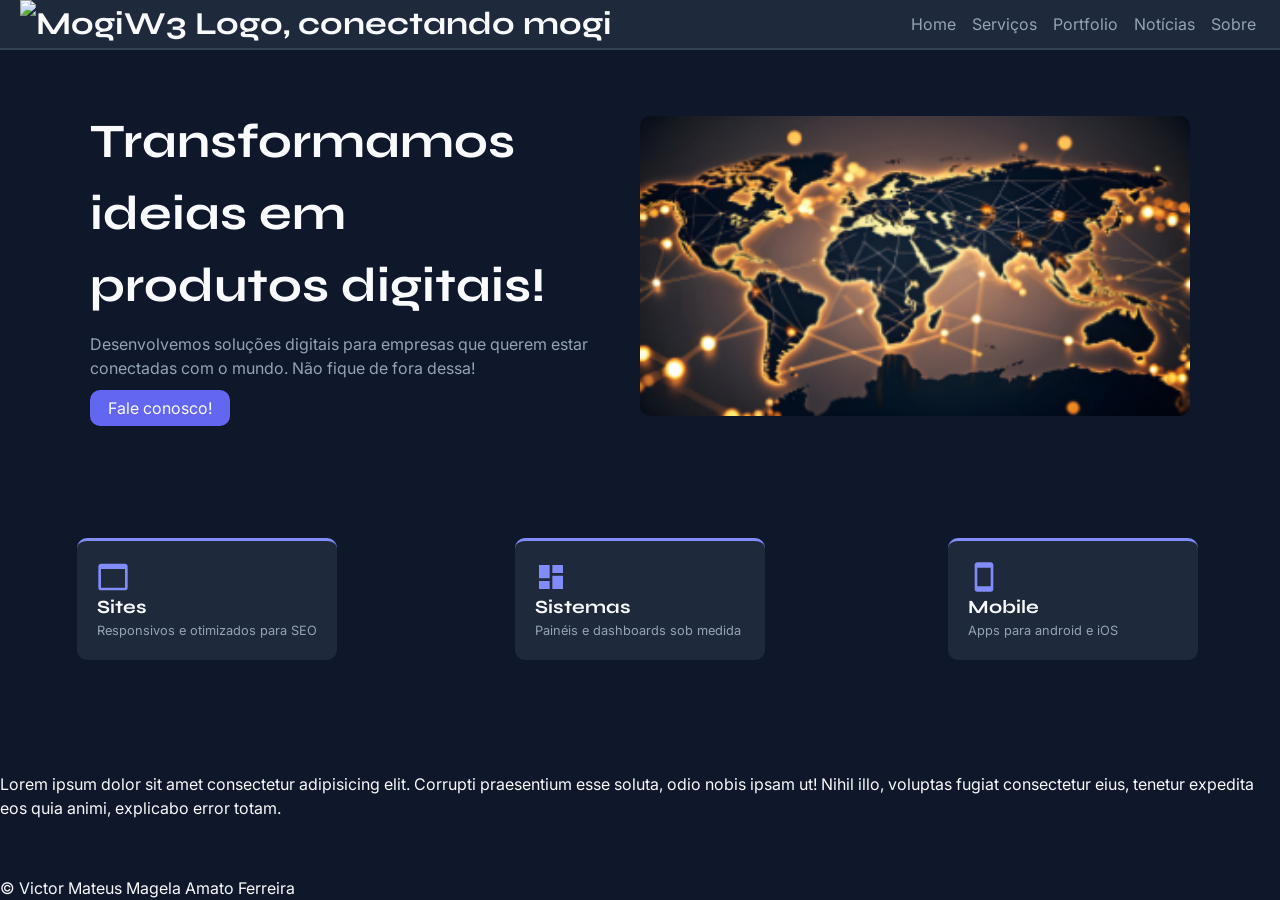
==== index.html @ 33e84897 "Implementa CSS para a área de cards da página home" ====
<!DOCTYPE html>
<html lang="pt-br">
<head>
    <meta charset="UTF-8">
    <meta name="viewport" content="width=device-width, initial-scale=1.0">
    <title>MogiW3 - Home</title>
    <link rel="stylesheet" href="./styles/style.css">
    <link rel="preconnect" href="https://fonts.googleapis.com">
    <link rel="preconnect" href="https://fonts.gstatic.com" crossorigin>
    <link href="https://fonts.googleapis.com/css2?family=Inter:ital,opsz,wght@0,14..32,100..900;1,14..32,100..900&family=Playfair+Display:ital,wght@0,400..900;1,400..900&family=Roboto:ital,wght@0,100..900;1,100..900&family=Syne:wght@400..800&display=swap" rel="stylesheet">
    <link href="https://fonts.googleapis.com/css2?family=Inter:ital,opsz,wght@0,14..32,100..900;1,14..32,100..900&family=Playfair+Display:ital,wght@0,400..900;1,400..900&family=Roboto:ital,wght@0,100..900;1,100..900&family=Syne:wght@400..800&display=swap" rel="stylesheet">
</head>
<body>
    <header>
        <h1>
            <a href="./index.html">
                <img class="logo" src="./assets/images/MogiW3.png" alt="MogiW3 Logo, conectando mogi">

            </a>

        </h1>

        <nav>
            <ul class="nav-list">
                <li><a href="./index.html" class="nav-link">Home</a></li>
                <li><a href="" class="nav-link">Serviços</a></li>
                <li><a href="" class="nav-link">Portfolio</a></li>
                <li><a href="" class="nav-link">Notícias</a></li>
                <li><a href="" class="nav-link">Sobre</a></li>

            </ul>
        </nav>
    </header>

    <main>
        <section class="main-hero">
            <div class="hero-left">
                <h2 class="hero-highlight">Transformamos ideias em produtos digitais!</h2>
                <p class="hero-text">Desenvolvemos soluções digitais para empresas que querem estar conectadas com o mundo. Não fique de fora dessa! </p>
                <a class="cont-link" href="#">Fale conosco!</a>
            </div>

            <figure class="hero-img"><img src="assets/images/mundo-conectado.png" alt></figure>

        </section>

        <section class="main-services">
            <div class="service-card">
                <svg class="service-icon" xmlns="http://www.w3.org/2000/svg" viewBox="0 0 24 24"><title>application-outline</title><path d="M21 2H3C1.9 2 1 2.9 1 4V20C1 21.1 1.9 22 3 22H21C22.1 22 23 21.1 23 20V4C23 2.9 22.1 2 21 2M21 20H3V6H21V20Z" /></svg>
                <h3>Sites</h3>
                <p>Responsivos e otimizados para SEO</p>
            </div>
        
            <div class="service-card">
                <svg class="service-icon" xmlns="http://www.w3.org/2000/svg" viewBox="0 0 24 24"><title>view-dashboard</title><path d="M13,3V9H21V3M13,21H21V11H13M3,21H11V15H3M3,13H11V3H3V13Z" /></svg>
                <h3>Sistemas</h3>
                <p>Painéis e dashboards sob medida</p>
            </div>
        
            <div class="service-card">
                <svg class="service-icon" xmlns="http://www.w3.org/2000/svg" viewBox="0 0 24 24"><title>cellphone</title><path d="M17,19H7V5H17M17,1H7C5.89,1 5,1.89 5,3V21A2,2 0 0,0 7,23H17A2,2 0 0,0 19,21V3C19,1.89 18.1,1 17,1Z" /></svg>
                <h3>Mobile</h3>
                <p>Apps para android e iOS</p>
            </div>
        
        </section>

        <section class="main-cta">Lorem ipsum dolor sit amet consectetur adipisicing elit. Corrupti praesentium esse soluta, odio nobis ipsam ut! Nihil illo, voluptas fugiat consectetur eius, tenetur expedita eos quia animi, explicabo error totam.</section>
    </main>

    <footer>
        <p>&copy; Victor Mateus Magela Amato Ferreira</p>
    </footer>
    
</body>
</html>
---- styles/style.css ----
/*Reset de CSS por Josh Comeau*/
/* 1. Use a more-intuitive box-sizing model */
*, *::before, *::after {
  box-sizing: border-box;
}

/* 2. Remove default margin */
*:not(dialog) {
  margin: 0;
}

/* 3. Enable keyword animations */
@media (prefers-reduced-motion: no-preference) {
  html {
    interpolate-size: allow-keywords;
  }
}

body {
  /* 4. Increase line-height */
  line-height: 1.5;
  /* 5. Improve text rendering */
  -webkit-font-smoothing: antialiased;
}

/* 6. Improve media defaults */
img, picture, video, canvas, svg {
  display: block;
  max-width: 100%;
}

/* 7. Inherit fonts for form controls */
input, button, textarea, select {
  font: inherit;
}

/* 8. Avoid text overflows */
p, h1, h2, h3, h4, h5, h6 {
  overflow-wrap: break-word;
}

/* 9. Improve line wrapping */
p {
  text-wrap: pretty;
}
h1, h2, h3, h4, h5, h6 {
  text-wrap: balance;
}

/*
  10. Create a root stacking context
*/
#root, #__next {
  isolation: isolate;
}

/*Reset de CSS próprio*/
* {
    margin: 0;
    padding: 0;
}

ul {
    list-style-type: none;
}

a {
    text-decoration: none;
    color: inherit;
}


/*Variáveis CSS*/
:root {
    /*Paleta de Cores*/
    --background-color: oklch(20.8% 0.040 265.8);
    --surfaces-color: oklch(27.9% 0.037 260.0);
    --borders-color: oklch(37.2% 0.039 257.3);
    --primary-color: oklch(58.5% 0.204 277.1);
    --primary-accent-color: oklch(68.0% 0.158 276.9);
    --primary-text-color: oklch(98.4% 0.003 247.9);
    --secondary-text-color: oklch(71.1% 0.035 256.8);

    /*Tamanhos de fontes*/
    --xtra-large: 3rem;
    --large: 2rem;
    --medium: 1rem;
    --small: 0.8rem;
}

/*Fontes*/
body {
    font-family: "Inter", sans-serif;
}

h1, h2, h3 {
    font-family: "Syne", sans-serif;
}

/*Estilização CSS*/
body {
    background-color: var(--background-color);
    color: var(--primary-text-color);

    min-height: 100vh;
    display: grid;
    grid-template-rows: auto 1fr auto;
    gap: 20px;
}

header {
    background-color: var(--surfaces-color);

    display: flex;
    justify-content: space-between;
    align-items: center;

    border-bottom: 2px solid var(--borders-color);

    padding: 0 20px;
}

.nav-list {
    color: var(--secondary-text-color);

    display: flex;
    gap: 8px;
}

.nav-link {
    padding: 2px 4px;
    border-radius: 8px;

    transition: background-color 250ms ease;
}

.nav-link:hover {
    background-color: var(--primary-color);
}

main {
    display: flex;
    flex-direction: column;
    justify-content: space-around;
    gap: 40px;
}

.main-hero {
    display: flex;
    justify-content: center;
    align-items: center;
    flex-wrap: wrap;
    row-gap: 20px;
}

.hero-left {
    max-width: 550px;
    display: flex;
    flex-direction: column;
    align-items: start;
    gap: 10px;
}

.hero-highlight {
    font-size: var(--xtra-large);
}

.hero-text {
    color: var(--secondary-text-color);
    font-size: var(--medium);
}

.cont-link {
    background-color: var(--primary-color);

    padding: 6px 18px;

    border: none;
    border-radius: 10px;
}

.cont-link:hover {
    background-color: var(--primary-accent-color);
}

.hero-img img{
    height: 300px;
    width: 550px;

    border-radius: 10px;
}

.main-services {
    display: grid;
    grid-template-columns: repeat(auto-fit, minmax(250px, 1fr));
    align-items: center;
    justify-items: center;
    gap: 20px;
}

.service-card {
    min-width: 250px;
    background-color: var(--surfaces-color);

    padding: 20px;
    border-top: 3px solid var(--primary-accent-color);
    border-radius: 10px;

    transition: 
        transform 250ms ease,
        box-shadow 250ms ease;
}

.service-card:hover {
    transform: translateY(-5px);
    box-shadow: 
        0 -6px 12px var(--primary-accent-color),
        0 -10px 17px var(--primary-color);
}

.service-icon {
    height: var(--large);
    width: var(--large);

    fill: var(--primary-accent-color);
}

.service-card>p {
    font-size: var(--small);

    color: var(--secondary-text-color);
}
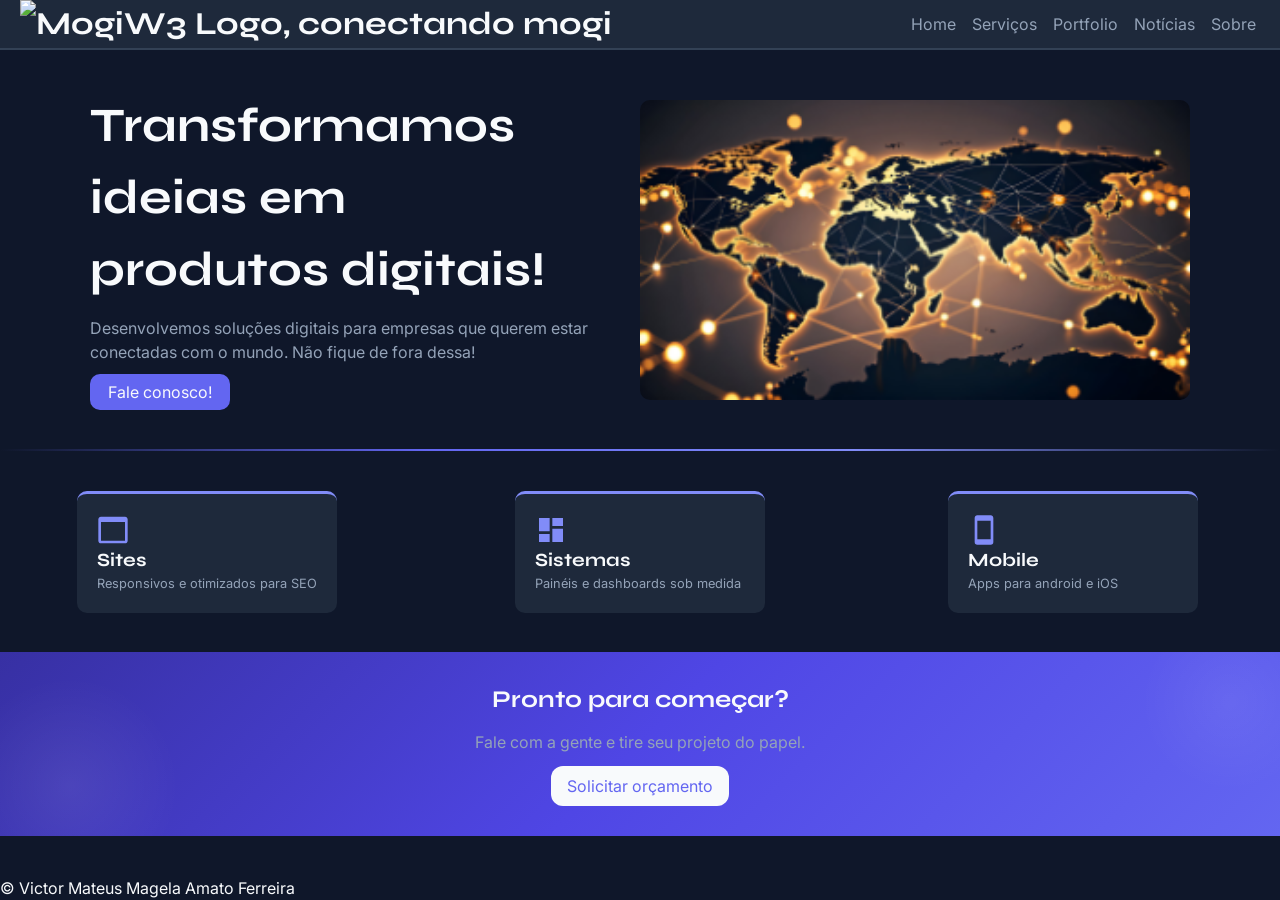
==== commit a530431f: "Implementa CSS para a seção cta" ====
--- a/index.html
+++ b/index.html
@@ -44,6 +44,8 @@
 
         </section>
 
+        <div class="divider"></div>
+
         <section class="main-services">
             <div class="service-card">
                 <svg class="service-icon" xmlns="http://www.w3.org/2000/svg" viewBox="0 0 24 24"><title>application-outline</title><path d="M21 2H3C1.9 2 1 2.9 1 4V20C1 21.1 1.9 22 3 22H21C22.1 22 23 21.1 23 20V4C23 2.9 22.1 2 21 2M21 20H3V6H21V20Z" /></svg>
@@ -65,7 +67,11 @@
         
         </section>
 
-        <section class="main-cta">Lorem ipsum dolor sit amet consectetur adipisicing elit. Corrupti praesentium esse soluta, odio nobis ipsam ut! Nihil illo, voluptas fugiat consectetur eius, tenetur expedita eos quia animi, explicabo error totam.</section>
+        <section class="main-cta">
+            <h2>Pronto para começar?</h2>
+            <p>Fale com a gente e tire seu projeto do papel.</p>
+            <a href="#">Solicitar orçamento</a>
+        </section>
     </main>
 
     <footer>
--- a/styles/style.css
+++ b/styles/style.css
@@ -142,7 +142,6 @@
     display: flex;
     flex-direction: column;
     justify-content: space-around;
-    gap: 40px;
 }
 
 .main-hero {
@@ -188,6 +187,12 @@
     width: 550px;
 
     border-radius: 10px;
+}
+
+.divider {
+    height: 2px;
+    background: linear-gradient(90deg, transparent, var(--primary-color), var(--primary-accent-color), transparent);
+    border-radius: 2px;
 }
 
 .main-services {
@@ -231,4 +236,56 @@
     color: var(--secondary-text-color);
 }
 
-
+.main-cta {
+    display: flex;
+    flex-direction: column;
+    align-items: center;
+    gap: 12px;
+
+    background: linear-gradient(135deg, #3730a3 0%, #4f46e5 50%, #6366F1 100%);
+    position: relative;
+    overflow: hidden;
+
+    padding: 30px 28px;
+}
+
+.main-cta::before {
+    content: '';
+    position: absolute;
+    top: -40px;
+    right: -40px;
+    width: 180px;
+    height: 180px;
+    border-radius: 50%;
+    background: radial-gradient(circle, rgba(255,255,255,0.06) 0%, transparent 70%);
+    pointer-events: none;
+}
+
+.main-cta::after {
+  content: '';
+  position: absolute;
+  bottom: -60px;
+  left: -40px;
+  width: 220px;
+  height: 220px;
+  border-radius: 50%;
+  background: radial-gradient(circle, rgba(255,255,255,0.07) 0%, transparent 70%);
+  pointer-events: none;
+}
+
+.main-cta>p {
+    color: var(--secondary-text-color);
+    font-size: var(--medium);
+}
+
+.main-cta>a {
+    padding: 8px 16px;
+
+    border-radius: 12px;
+    
+    background-color: var(--primary-text-color);
+    color: var(--primary-color);
+}
+
+
+
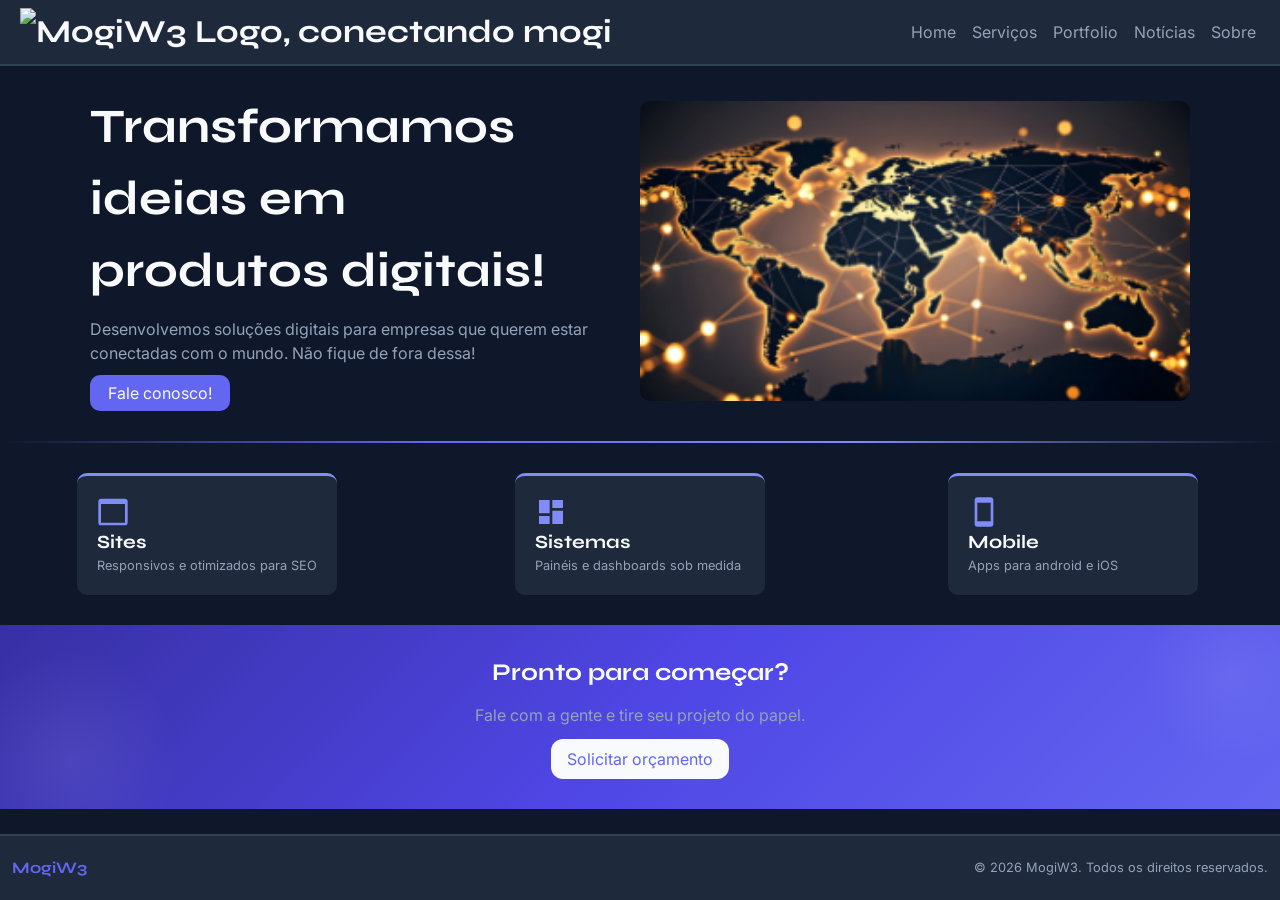
==== commit f67f18a8: "Implementa CSS para o footer" ====
--- a/index.html
+++ b/index.html
@@ -75,7 +75,8 @@
     </main>
 
     <footer>
-        <p>&copy; Victor Mateus Magela Amato Ferreira</p>
+        <h1>MogiW3</h1>
+        <p>&copy; 2026 MogiW3. Todos os direitos reservados.</p>
     </footer>
     
 </body>
--- a/styles/style.css
+++ b/styles/style.css
@@ -117,7 +117,7 @@
 
     border-bottom: 2px solid var(--borders-color);
 
-    padding: 0 20px;
+    padding: 8px 20px;
 }
 
 .nav-list {
@@ -142,6 +142,7 @@
     display: flex;
     flex-direction: column;
     justify-content: space-around;
+    gap: 20px;
 }
 
 .main-hero {
@@ -287,5 +288,25 @@
     color: var(--primary-color);
 }
 
-
-
+footer {
+    background-color: var(--surfaces-color);
+
+    display: flex;
+    justify-content: space-between;
+    align-items: center;
+
+    border-top: 2px solid var(--borders-color);
+    
+    padding: 20px 12px;
+}
+
+footer>h1 {
+    color: var(--primary-color);
+    font-size: var(--medium);
+}
+
+footer>p {
+    color: var(--secondary-text-color);
+    font-size: var(--small);
+}
+
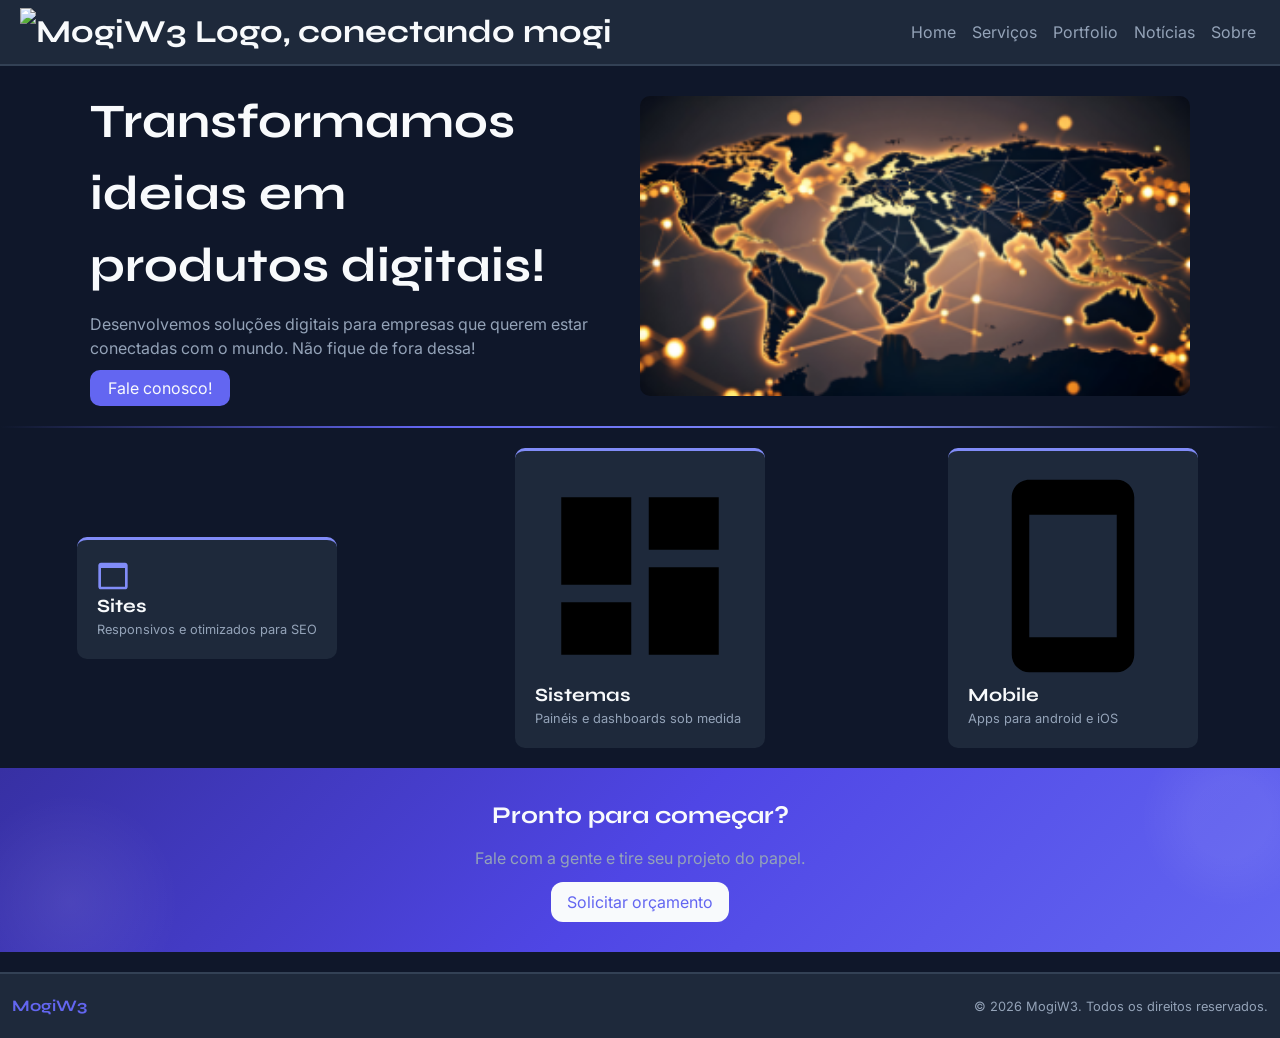
==== commit 59799dfe: "Cria estrutura e layout da página serviços" ====
--- a/index.html
+++ b/index.html
@@ -32,7 +32,7 @@
         </nav>
     </header>
 
-    <main>
+    <main class="home">
         <section class="main-hero">
             <div class="hero-left">
                 <h2 class="hero-highlight">Transformamos ideias em produtos digitais!</h2>
@@ -48,7 +48,7 @@
 
         <section class="main-services">
             <div class="service-card">
-                <svg class="service-icon" xmlns="http://www.w3.org/2000/svg" viewBox="0 0 24 24"><title>application-outline</title><path d="M21 2H3C1.9 2 1 2.9 1 4V20C1 21.1 1.9 22 3 22H21C22.1 22 23 21.1 23 20V4C23 2.9 22.1 2 21 2M21 20H3V6H21V20Z" /></svg>
+                <svg class="icon" xmlns="http://www.w3.org/2000/svg" viewBox="0 0 24 24"><title>application-outline</title><path d="M21 2H3C1.9 2 1 2.9 1 4V20C1 21.1 1.9 22 3 22H21C22.1 22 23 21.1 23 20V4C23 2.9 22.1 2 21 2M21 20H3V6H21V20Z" /></svg>
                 <h3>Sites</h3>
                 <p>Responsivos e otimizados para SEO</p>
             </div>
--- a/styles/style.css
+++ b/styles/style.css
@@ -138,7 +138,7 @@
     background-color: var(--primary-color);
 }
 
-main {
+.home {
     display: flex;
     flex-direction: column;
     justify-content: space-around;
@@ -224,7 +224,7 @@
         0 -10px 17px var(--primary-color);
 }
 
-.service-icon {
+.icon {
     height: var(--large);
     width: var(--large);
 
@@ -258,7 +258,7 @@
     width: 180px;
     height: 180px;
     border-radius: 50%;
-    background: radial-gradient(circle, rgba(255,255,255,0.06) 0%, transparent 70%);
+    background: radial-gradient(circle, rgba(255,255,255,0.06) 30%, transparent 70%);
     pointer-events: none;
 }
 
@@ -310,3 +310,8 @@
     font-size: var(--small);
 }
 
+.services {
+    display: grid;
+    grid-template-columns: 1fr 1fr;
+    grid-template-rows: auto 1fr;
+}
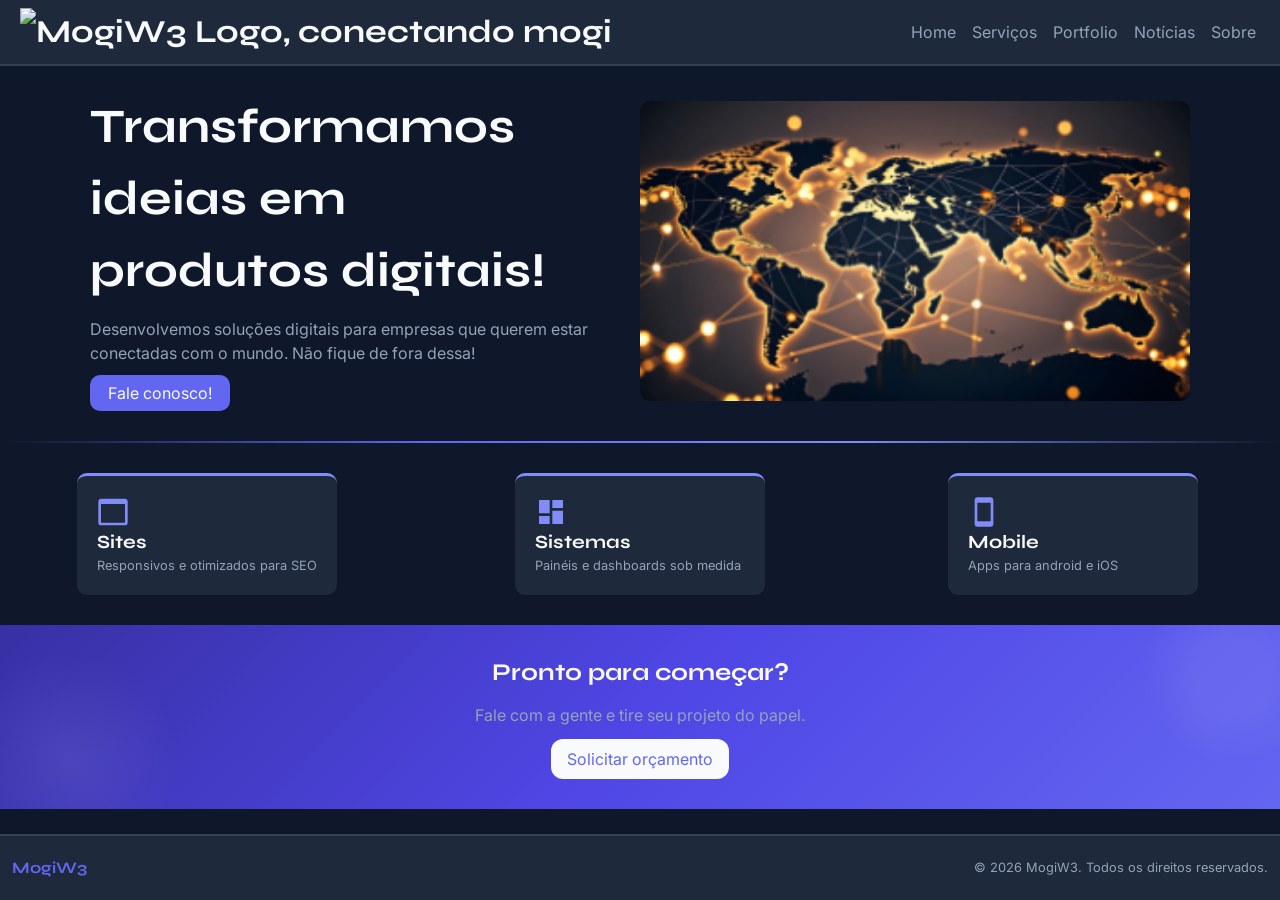
==== commit 75eb70cf: "Começa a implementação da página de serviços" ====
--- a/index.html
+++ b/index.html
@@ -23,7 +23,7 @@
         <nav>
             <ul class="nav-list">
                 <li><a href="./index.html" class="nav-link">Home</a></li>
-                <li><a href="" class="nav-link">Serviços</a></li>
+                <li><a href="./services.html" class="nav-link">Serviços</a></li>
                 <li><a href="" class="nav-link">Portfolio</a></li>
                 <li><a href="" class="nav-link">Notícias</a></li>
                 <li><a href="" class="nav-link">Sobre</a></li>
@@ -54,13 +54,13 @@
             </div>
         
             <div class="service-card">
-                <svg class="service-icon" xmlns="http://www.w3.org/2000/svg" viewBox="0 0 24 24"><title>view-dashboard</title><path d="M13,3V9H21V3M13,21H21V11H13M3,21H11V15H3M3,13H11V3H3V13Z" /></svg>
+                <svg class="icon" xmlns="http://www.w3.org/2000/svg" viewBox="0 0 24 24"><title>view-dashboard</title><path d="M13,3V9H21V3M13,21H21V11H13M3,21H11V15H3M3,13H11V3H3V13Z" /></svg>
                 <h3>Sistemas</h3>
                 <p>Painéis e dashboards sob medida</p>
             </div>
         
             <div class="service-card">
-                <svg class="service-icon" xmlns="http://www.w3.org/2000/svg" viewBox="0 0 24 24"><title>cellphone</title><path d="M17,19H7V5H17M17,1H7C5.89,1 5,1.89 5,3V21A2,2 0 0,0 7,23H17A2,2 0 0,0 19,21V3C19,1.89 18.1,1 17,1Z" /></svg>
+                <svg class="icon" xmlns="http://www.w3.org/2000/svg" viewBox="0 0 24 24"><title>cellphone</title><path d="M17,19H7V5H17M17,1H7C5.89,1 5,1.89 5,3V21A2,2 0 0,0 7,23H17A2,2 0 0,0 19,21V3C19,1.89 18.1,1 17,1Z" /></svg>
                 <h3>Mobile</h3>
                 <p>Apps para android e iOS</p>
             </div>
--- a/styles/style.css
+++ b/styles/style.css
@@ -314,4 +314,39 @@
     display: grid;
     grid-template-columns: 1fr 1fr;
     grid-template-rows: auto 1fr;
-}
+    place-items: center;
+    row-gap: 20px;
+}
+
+.main-title {
+    grid-area: 1 / 1 / span 1 / span 1;
+
+    font-size: var(--large);
+}
+
+.display-btns {
+    grid-area: 1 / 2 / span 1 / span 1;
+}
+
+.display-btns button {
+    background-color: var(--surfaces-color);
+
+    border: 1px solid var(--borders-color);
+    border-radius: 2px;
+    padding: 4px;
+
+    cursor: pointer;
+}
+
+.service-container{
+    grid-area: 2 / 1 / span 1 / span 2;
+}
+
+.cards {
+    width: min(100%, 1200px);
+
+    display: grid;
+    grid-template-columns: repeat(auto-fit, minmax(250px, 1fr));
+    place-items: center;
+    gap: 20px;
+}
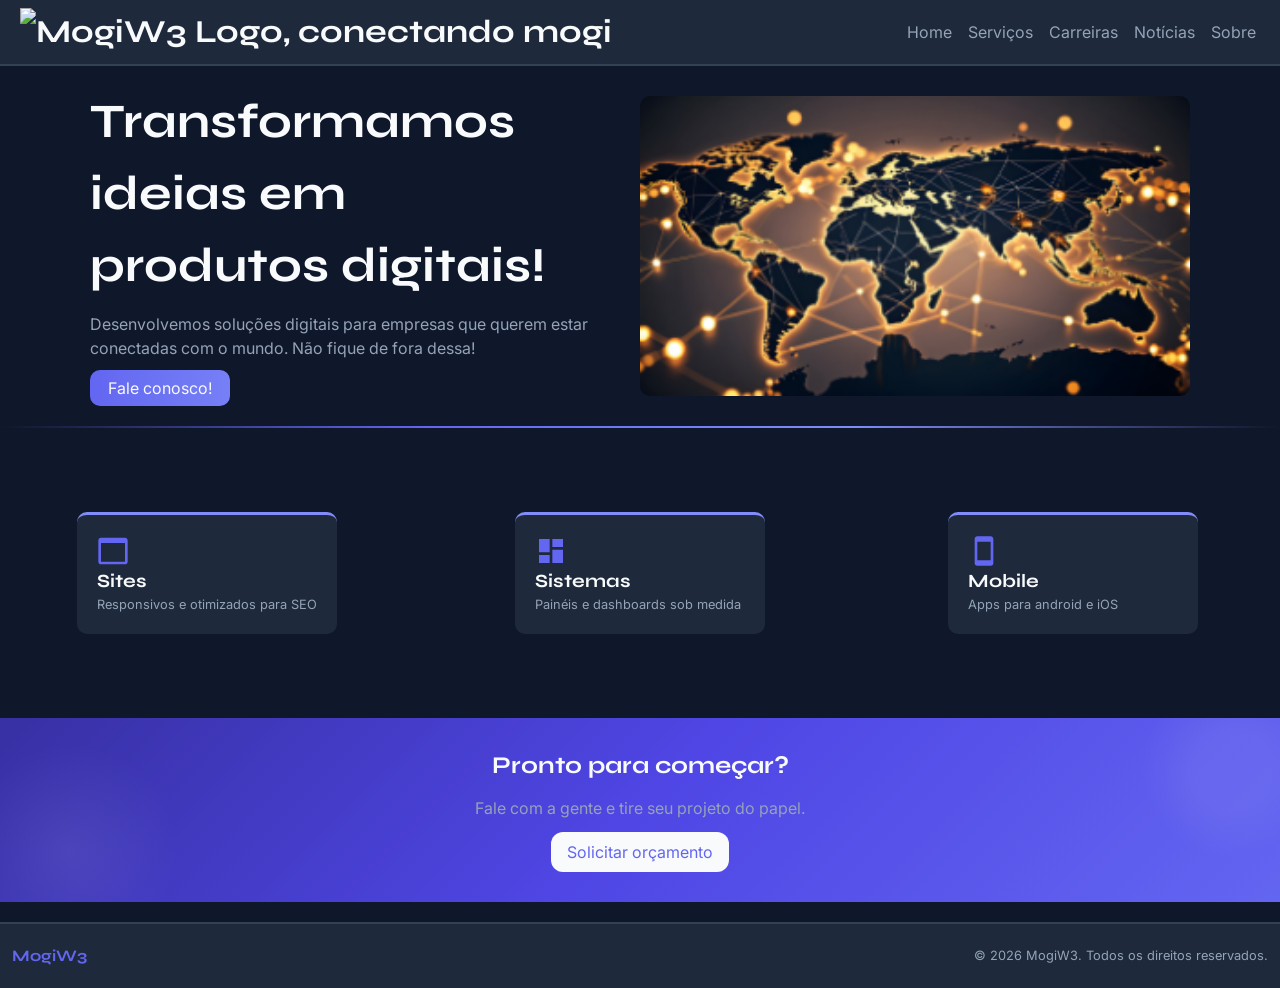
==== commit aa7b2da7: "Atualiza o plano do projeto no README, e o menu de navegação nas páginas. A terceira página será sob" ====
--- a/index.html
+++ b/index.html
@@ -24,9 +24,9 @@
             <ul class="nav-list">
                 <li><a href="./index.html" class="nav-link">Home</a></li>
                 <li><a href="./services.html" class="nav-link">Serviços</a></li>
-                <li><a href="" class="nav-link">Portfolio</a></li>
-                <li><a href="" class="nav-link">Notícias</a></li>
-                <li><a href="" class="nav-link">Sobre</a></li>
+                <li><a href="./career.html" class="nav-link">Carreiras</a></li>
+                <li><a href="./blog.html" class="nav-link">Notícias</a></li>
+                <li><a href="./about.html" class="nav-link">Sobre</a></li>
 
             </ul>
         </nav>
@@ -71,12 +71,14 @@
             <h2>Pronto para começar?</h2>
             <p>Fale com a gente e tire seu projeto do papel.</p>
             <a href="#">Solicitar orçamento</a>
+
         </section>
     </main>
 
     <footer>
         <h1>MogiW3</h1>
         <p>&copy; 2026 MogiW3. Todos os direitos reservados.</p>
+        
     </footer>
     
 </body>
--- a/styles/style.css
+++ b/styles/style.css
@@ -171,16 +171,30 @@
 }
 
 .cont-link {
-    background-color: var(--primary-color);
+    background: linear-gradient(270deg, var(--primary-color), var(--primary-accent-color), var(--primary-color));
+    background-size: 300% 300%;
+    animation: gradmove 4s ease infinite;
 
     padding: 6px 18px;
 
     border: none;
     border-radius: 10px;
-}
-
-.cont-link:hover {
-    background-color: var(--primary-accent-color);
+
+    cursor: pointer;
+}
+
+@keyframes gradmove {
+    0% {
+        background-position: 0% 50%;
+    }
+
+    50% {
+        background-position: 100% 50%;
+    }
+
+    100% {
+        background-position: 0% 50%;
+    }
 }
 
 .hero-img img{
@@ -199,6 +213,7 @@
 .main-services {
     display: grid;
     grid-template-columns: repeat(auto-fit, minmax(250px, 1fr));
+    grid-auto-rows: minmax(250px, 100%);
     align-items: center;
     justify-items: center;
     gap: 20px;
@@ -206,6 +221,7 @@
 
 .service-card {
     min-width: 250px;
+    height: min(100%, fit-content);
     background-color: var(--surfaces-color);
 
     padding: 20px;
@@ -228,10 +244,15 @@
     height: var(--large);
     width: var(--large);
 
-    fill: var(--primary-accent-color);
-}
-
-.service-card>p {
+    fill: currentColor;
+}
+
+.service-card .icon {
+    color: var(--primary-color);
+}
+
+.service-card>p,
+.wrapper>p {
     font-size: var(--small);
 
     color: var(--secondary-text-color);
@@ -314,7 +335,7 @@
     display: grid;
     grid-template-columns: 1fr 1fr;
     grid-template-rows: auto 1fr;
-    place-items: center;
+    justify-items: center;
     row-gap: 20px;
 }
 
@@ -330,6 +351,7 @@
 
 .display-btns button {
     background-color: var(--surfaces-color);
+    color: var(--primary-color);
 
     border: 1px solid var(--borders-color);
     border-radius: 2px;
@@ -338,8 +360,9 @@
     cursor: pointer;
 }
 
-.service-container{
+.service-container {
     grid-area: 2 / 1 / span 1 / span 2;
+    align-self: start;
 }
 
 .cards {
@@ -347,6 +370,30 @@
 
     display: grid;
     grid-template-columns: repeat(auto-fit, minmax(250px, 1fr));
-    place-items: center;
     gap: 20px;
 }
+
+.list {
+    width: 100%;
+}
+
+.service-item {
+    background-color: var(--surfaces-color);
+    border-top: 3px solid var(--primary-accent-color);
+
+    display: flex;
+    flex-wrap: wrap;
+    gap: 8px;
+    justify-content: space-around;
+
+    padding: 20px;
+}
+
+.display-btns .active {
+    background: oklch(65% 0.18 260 / 0.15);
+    border-color: var(--primary-accent-color);
+    color: oklch(65.5% 0.250 277.1);
+
+    box-shadow: inset 0 2px 6px rgba(0,0,0,0.4);
+    transform: translateY(1px);
+}
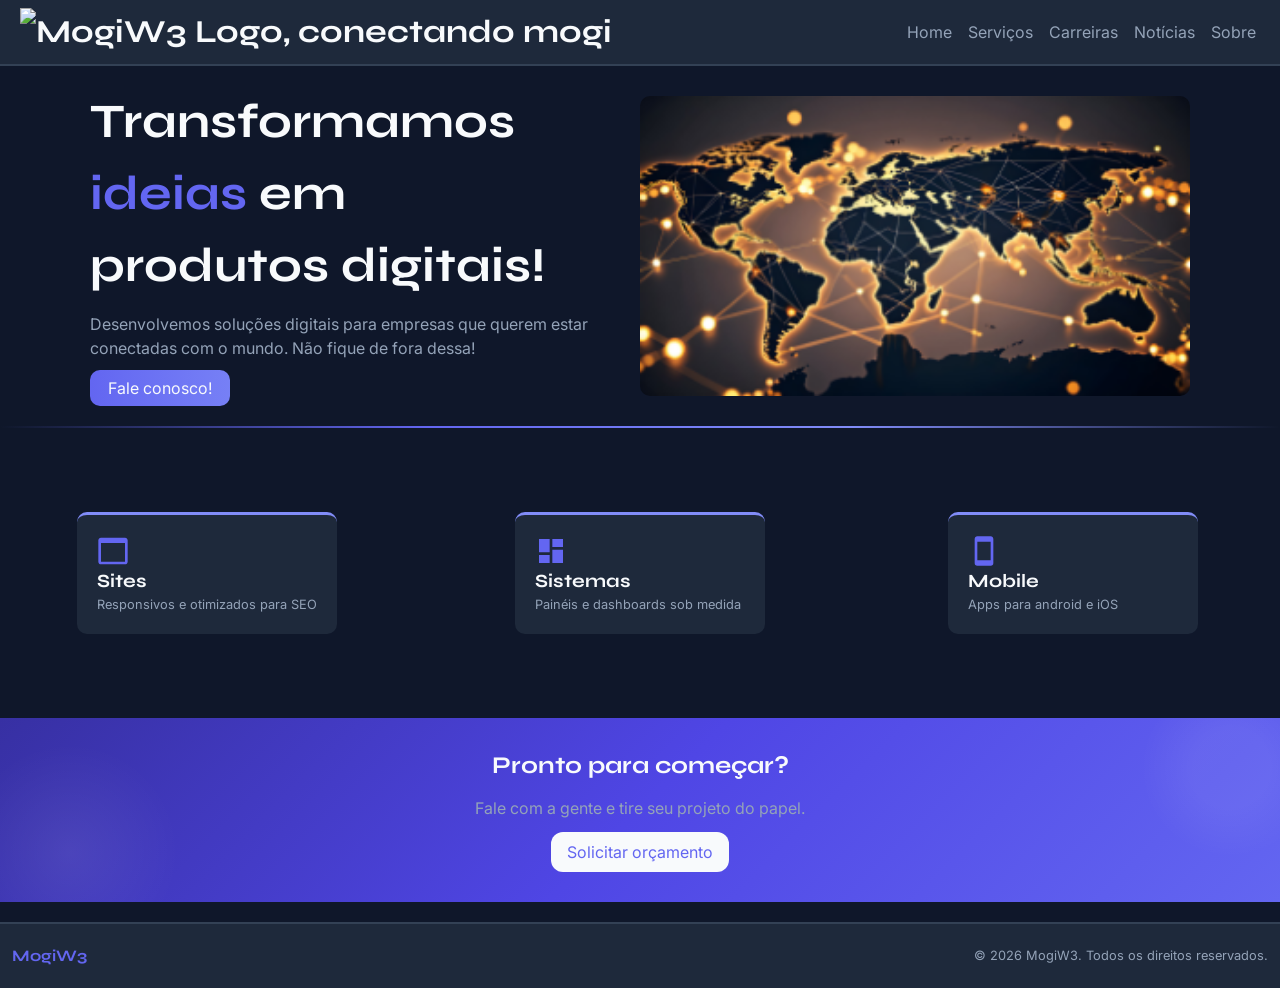
==== commit 70280caa: "Adiciona palavra em destaque para algumas seções das páginas" ====
--- a/index.html
+++ b/index.html
@@ -35,7 +35,7 @@
     <main class="home">
         <section class="main-hero">
             <div class="hero-left">
-                <h2 class="hero-highlight">Transformamos ideias em produtos digitais!</h2>
+                <h2 class="hero-highlight">Transformamos <span class="highlight-word">ideias</span> em produtos digitais!</h2>
                 <p class="hero-text">Desenvolvemos soluções digitais para empresas que querem estar conectadas com o mundo. Não fique de fora dessa! </p>
                 <a class="cont-link" href="#">Fale conosco!</a>
             </div>
@@ -78,7 +78,7 @@
     <footer>
         <h1>MogiW3</h1>
         <p>&copy; 2026 MogiW3. Todos os direitos reservados.</p>
-        
+
     </footer>
     
 </body>
--- a/styles/style.css
+++ b/styles/style.css
@@ -165,6 +165,10 @@
     font-size: var(--xtra-large);
 }
 
+.highlight-word {
+    color: var(--primary-color);
+}
+
 .hero-text {
     color: var(--secondary-text-color);
     font-size: var(--medium);
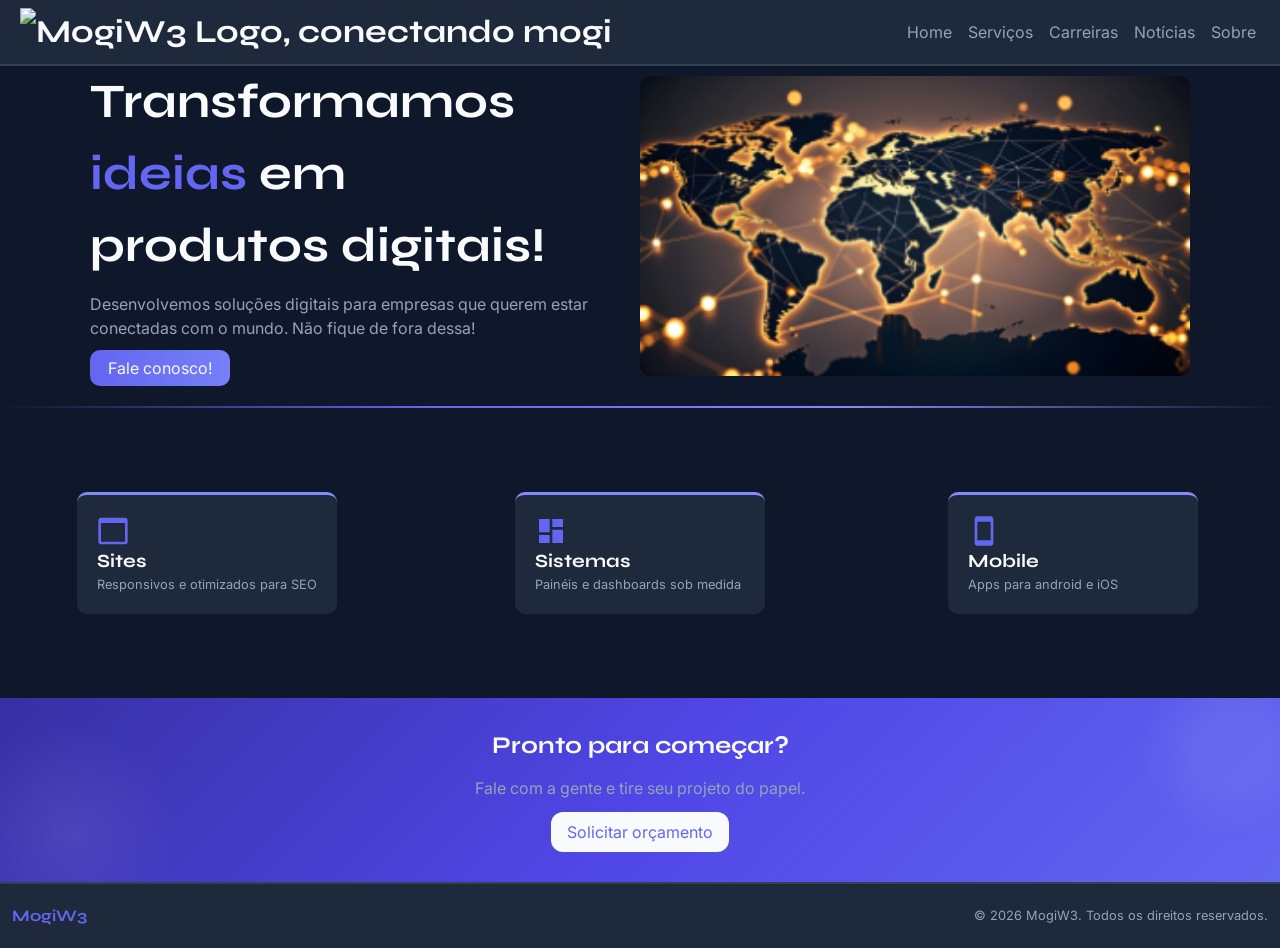
==== commit e3e63a7e: "Adiciona um comentário com nome do desenvolvedor" ====
--- a/index.html
+++ b/index.html
@@ -1,3 +1,5 @@
+<!-- Victor Mateus Magela Amato Ferreira -->
+
 <!DOCTYPE html>
 <html lang="pt-br">
 <head>
--- a/styles/style.css
+++ b/styles/style.css
@@ -1,3 +1,5 @@
+/* Victor Mateus Magela Amato Ferreira */
+
 /*Reset de CSS por Josh Comeau*/
 /* 1. Use a more-intuitive box-sizing model */
 *, *::before, *::after {
@@ -67,6 +69,10 @@
 a {
     text-decoration: none;
     color: inherit;
+}
+
+button {
+    cursor: pointer;
 }
 
 
@@ -105,7 +111,6 @@
     min-height: 100vh;
     display: grid;
     grid-template-rows: auto 1fr auto;
-    gap: 20px;
 }
 
 header {
@@ -174,7 +179,8 @@
     font-size: var(--medium);
 }
 
-.cont-link {
+.cont-link,
+.article-link {
     background: linear-gradient(270deg, var(--primary-color), var(--primary-accent-color), var(--primary-color));
     background-size: 300% 300%;
     animation: gradmove 4s ease infinite;
@@ -340,7 +346,9 @@
     grid-template-columns: 1fr 1fr;
     grid-template-rows: auto 1fr;
     justify-items: center;
-    row-gap: 20px;
+    row-gap: 24px;
+
+    padding: 20px 0;
 }
 
 .main-title {
@@ -401,3 +409,525 @@
     box-shadow: inset 0 2px 6px rgba(0,0,0,0.4);
     transform: translateY(1px);
 }
+
+.career {
+    display: flex;
+    justify-content: center;
+
+    .career-title {
+        font-size: var(--xtra-large);
+    }
+
+    .career-text {
+        font-size: var(--medium);
+        color: var(--secondary-text-color);
+        max-width: 55ch;
+    }
+
+    .career-btn {
+        position: relative;
+        font-size: var(--large);
+
+        margin-top: 2rem;
+        padding: 12px 24px;
+
+        border: none;
+        border-radius: 10px;
+        outline: none;
+
+        background-color: transparent;
+        color: var(--secondary-text-color);
+
+        cursor: pointer;
+        overflow: hidden;
+        z-index: 0;
+
+        box-shadow: 
+            0 0 10px oklch(58.5% 0.204 277.1 / 0.3),
+            0 0 20px oklch(62.7% 0.233 303.9 / 0.4),
+            0 0 40px oklch(68.0% 0.158 276.9 / 0.2);
+
+        transition: box-shadow 300ms ease-in-out, transform 300ms ease;
+
+        &:hover {
+            transform: translateY(-2px);
+            box-shadow: 
+                0 0 15px oklch(58.5% 0.204 277.1 / 0.5),
+                0 0 30px oklch(62.7% 0.233 303.9 / 0.5),
+                0 0 60px oklch(68.0% 0.158 276.9 / 0.3);
+        }
+
+        &::before {
+            content: "";
+            position: absolute;
+            width: 250%;
+            aspect-ratio: 1 / 1;
+            background: conic-gradient(
+                from 0deg,
+                var(--primary-color),
+                var(--primary-accent-color),
+                oklch(62.7% 0.233 303.9),
+                var(--primary-color)
+            );
+            z-index: -2;
+            animation: spin 4s linear infinite;
+        }
+    
+        &::after {
+            content: "";
+            position: absolute;
+            inset: 3px;
+            border-radius: inherit;
+            background-color: var(--background-color);
+            z-index: -1;
+        }
+    }
+
+}
+
+@keyframes spin {
+    0% {
+        transform: translate(-50%, -50%) rotate(0deg);
+    }
+    100% {
+        transform: translate(-50%, -50%) rotate(360deg);
+    }
+}
+
+.form-dialog {
+    margin: auto;
+    background-color: var(--surfaces-color);
+    border: 2px solid var(--borders-color);
+    border-radius: 10px;
+    outline: none;
+    
+    &::backdrop {
+        background-color: oklch(0 0 0 / 0.1);
+        backdrop-filter: blur(3px);
+    }
+
+    &:focus {
+        outline: none;
+        border: 3px solid var(--primary-accent-color)
+    }
+
+    .close-btn {
+        display: block;
+        margin-left: auto;
+
+        background-color: transparent;
+        border: none;
+        color: var(--primary-color);
+
+        &:focus {
+            outline: none;
+            border: 2px solid var(--primary-accent-color);
+        }
+    }
+
+    .dialog-content {
+        display: grid;
+        grid-template-rows: auto 1fr;
+
+        padding: 0 2rem 2rem 2rem;
+    }
+
+    .dialog-heading {
+        font-size: var(--large);
+        color: var(--primary-text-color);
+    }
+
+    .form {
+        display: flex;
+        flex-direction: column;
+        gap: 8px;
+    }
+
+    .form-entry {
+        display: flex;
+        flex-direction: column;
+    }
+
+    .form-entry label {
+        font-size: var(--small);
+        color: var(--secondary-text-color);
+    }
+
+    .form-entry input {
+        font-weight: bold;
+
+        padding: 0.5rem;
+
+        &:focus {
+        outline: none;
+        border: 3px solid var(--primary-accent-color)
+        }
+    }
+
+    .form button {
+        background-color: var(--primary-color);
+        color: var(--primary-text-color);
+        font-size: var(--large);
+
+        padding: 0.5rem 1rem;
+
+        border: none;
+        border-radius: 10px;
+
+        transition: background-color 300ms ease;
+
+        &:focus {
+            outline: none;
+            border: 3px solid var(--primary-accent-color);
+        }
+
+        &:hover,
+        &:active {
+            background-color: var(--primary-accent-color);
+        } 
+    }
+}
+
+.notification {
+    position: absolute;
+    top: 24px;
+    left: 50%;
+    transform: translateX(-150%);
+
+    border: none;
+    border-radius: 10px;
+
+    opacity: 0;
+    background-color: oklch(68% 0.158 276.9 / 0.8);
+    color: var(--primary-text-color);
+
+    font-size: var(--medium);
+
+    max-width: 50ch;
+    padding: 1em 1.5em;
+
+    transition: 
+        opacity 300ms ease,
+        transform 300ms ease;
+}
+
+.visible {
+    opacity: 1;
+    transform: translateX(-50%);
+}
+
+.blog {
+    display: grid;
+    grid-template-rows: repeat(5, auto);
+    gap: 24px;
+
+    padding: 20px;
+
+    .blog-title {
+        grid-row: 1 / span 1;
+
+        font-size: var(--xtra-large);
+    }
+
+    .divider {
+        grid-row: 3 / span 1;
+    }
+
+    .blog-text {
+        grid-row: 2 / span 1;
+
+        font-size: var(--medium);
+        color: var(--secondary-text-color);
+
+        max-width: 60ch;
+    }
+
+    .highlight-article {
+        display: flex;
+        flex-wrap: wrap;
+        justify-content: space-around;
+        gap: 12px;
+    }
+}
+
+.card {
+    background-color: var(--surfaces-color);
+    border: 2px solid var(--borders-color);
+    border-radius: 10px;
+
+    padding: 1em 1.5em;
+}
+
+.article-content {
+    display: flex;
+    flex-direction: column;
+    justify-content: center;
+    gap: 12px;
+}
+
+.article-title {
+    font-size: var(--large);
+}
+
+.article-text {
+    color: var(--secondary-text-color);
+    max-width: 55ch;
+}
+
+.article-link {
+    align-self: flex-start;
+}
+
+.article-img {
+    position: relative;
+}
+
+.article-img img {
+    width: 100%;
+    height: 350px;
+
+    object-fit: contain;
+}
+
+.img-caption {
+    position: absolute;
+    inset: 0;
+
+    height: fit-content;
+
+    background-color: oklch(0 0 0 / 0.6);
+    color: var(--secondary-text-color);
+}
+
+.other-articles {
+    display: flex;
+    flex-wrap: wrap;
+    justify-content: center;
+    gap: 24px;
+}
+
+.article {
+    flex: 1 1 280px;
+    max-width: 45ch;
+
+    display: flex;
+    flex-direction: column;
+    justify-content: space-between;
+    align-items: center;
+    gap: 12px;
+
+    overflow: hidden;
+}
+
+@media (max-width: 980px) {
+
+  .highlight-article {
+    flex-direction: column;
+
+    .article-img {
+        order: -1;
+    }
+  }
+
+  .article-img img {
+    max-width: 100%;
+    height: 280px;
+  }
+
+  .article-content {
+    max-width: 100%;
+  }
+}
+
+@media (max-width: 490px) {
+  .article-img img {
+    height: 220px;
+  }
+}
+
+.about {
+    display: grid;
+    grid-template-rows: repeat(5, auto);
+    gap: 24px;
+
+    section {
+        padding: 20px 40px;
+    }
+    
+    .about-presentation {
+        border-bottom: 1px solid var(--borders-color);
+
+        h2 {
+            font-size: var(--large);
+        }
+
+        p {
+            color: var(--secondary-text-color);
+
+            font-size: var(--small);
+        }
+    }
+
+    .dev-info-container {
+        display: grid;
+        grid-template-columns: repeat(2, 400px);
+        grid-template-rows: repeat(3, auto);
+        gap: 24px;
+
+        .dev-img {
+            grid-column: 1 / span 1;
+            grid-row: 1 / span 2;
+
+            img {
+                width: 100%;
+
+                border: 1px solid var(--borders-color);
+                border-radius: 50%;
+            }
+        }
+
+        .card {
+            grid-column: 1 / span 1;
+            grid-row: 3 / span 1;
+
+            display: flex;
+            align-items: center;
+            gap: 10px;
+
+            font-size: var(--small);
+        }
+
+        .dev-info-header {
+            grid-column: 2 / span 1;
+            grid-row: 1 / span 1;
+
+            align-self: end;
+
+            h3 {
+                font-size: var(--large);
+            }
+
+            h4 {
+                font-size: var(--small);
+                color: var(--primary-accent-color);
+            }
+        }
+
+        .dev-description {
+            color: var(--secondary-text-color);
+        }
+
+        nav .dev-links {
+            display: flex;
+            gap: 10px;
+
+            font-size: var(--small);
+            color: var(--secondary-text-color);
+        }
+
+    }
+
+    @media (max-width: 860px) {
+        .dev-info-container {
+            display: flex;
+            flex-direction: column;
+
+            .dev-img {
+                order: 0;
+                align-self: center;
+            }
+            
+            .dev-img img {
+                height: 360px;
+            }
+    
+            .dev-info-header {
+                order: 1;
+                align-self: flex-start;
+            }
+
+            .dev-description {
+                max-width: 100%;
+                order: 2;
+            }
+
+            .card {
+                order: 3;
+                align-self: flex-start;
+            }
+
+            nav {
+                order: 4;
+                align-self: flex-start;
+            }
+        }
+
+    }
+
+    .technical-knowledge-container,
+    .interests-container {
+        display: flex;
+        flex-direction: column;
+        gap: 10px;
+    }
+
+    .technical-knowledge-container .card {
+        display: flex;
+        flex-direction: column;
+        gap: 0.2rem;
+    }
+
+    .interests-container .card{        
+        font-size: var(--small);
+        color: var(--secondary-text-color);
+        
+        display: flex;
+        gap: 0.5rem;
+    }
+}
+
+.availability-dot {
+    height: 0.5rem;
+    width: 0.5rem;
+
+    background-color: oklch(72.3% 0.192 149.6);
+    border-radius: 50%;
+
+    box-shadow: 0 0 6px oklch(72.3% 0.192 149.6 / 0.5);
+}
+
+.section-header {
+    display: flex;
+    gap: 10px;
+    align-items: center;
+
+    .divider {
+        flex: 1;
+    }
+}
+
+.card-container {
+    display: grid;
+    grid-template-columns: repeat(auto-fit, minmax(25ch, calc(20% - 40px - 1rem)));
+    justify-content: center;
+    gap: 1rem;
+}
+
+.soft-hover:hover {
+    border: 2px solid var(--primary-accent-color);
+}
+
+.skill-level {
+    height: 3px;
+    background-color: var(--background-color);
+}
+
+.skill-level-fill {
+    height: 100%;
+    background: linear-gradient(90deg, var(--primary-color), var(--primary-accent-color));
+}
+
+.label {
+    font-size: var(--small);
+    color: var(--secondary-text-color);
+}
